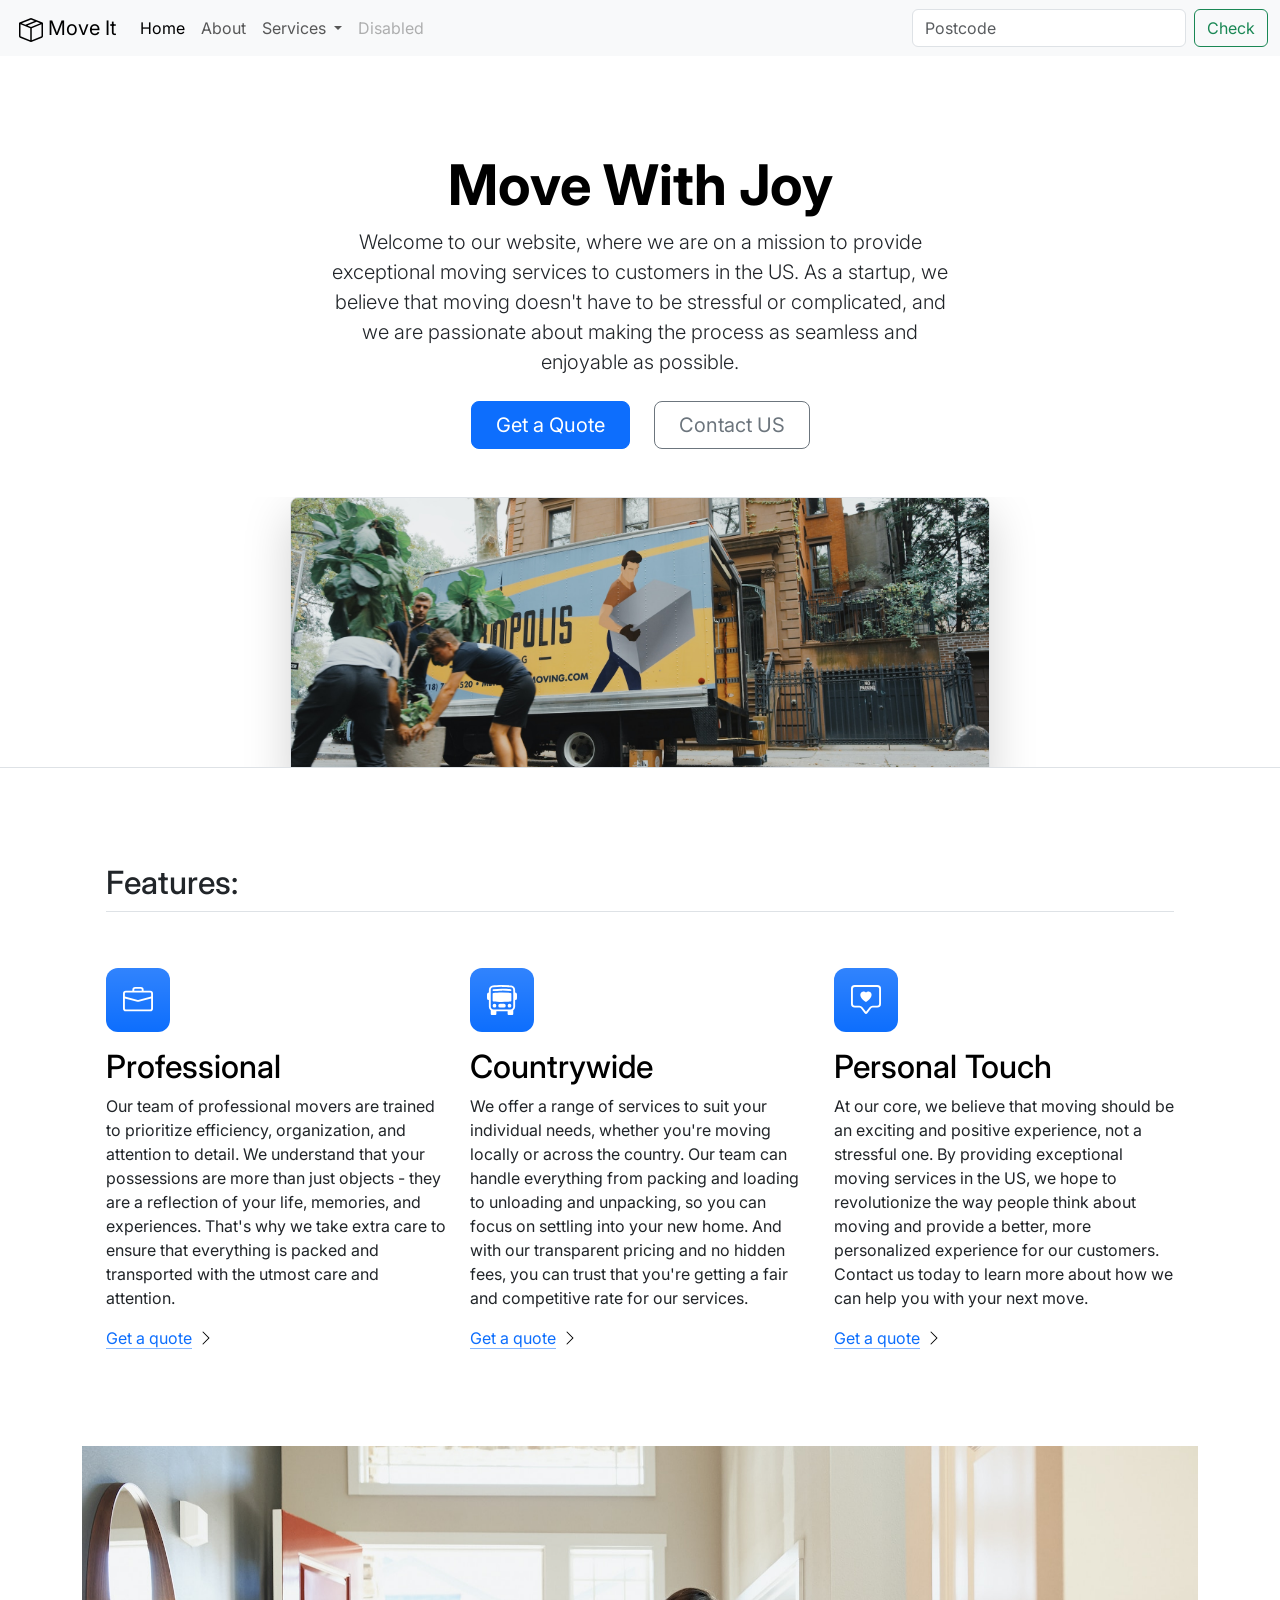
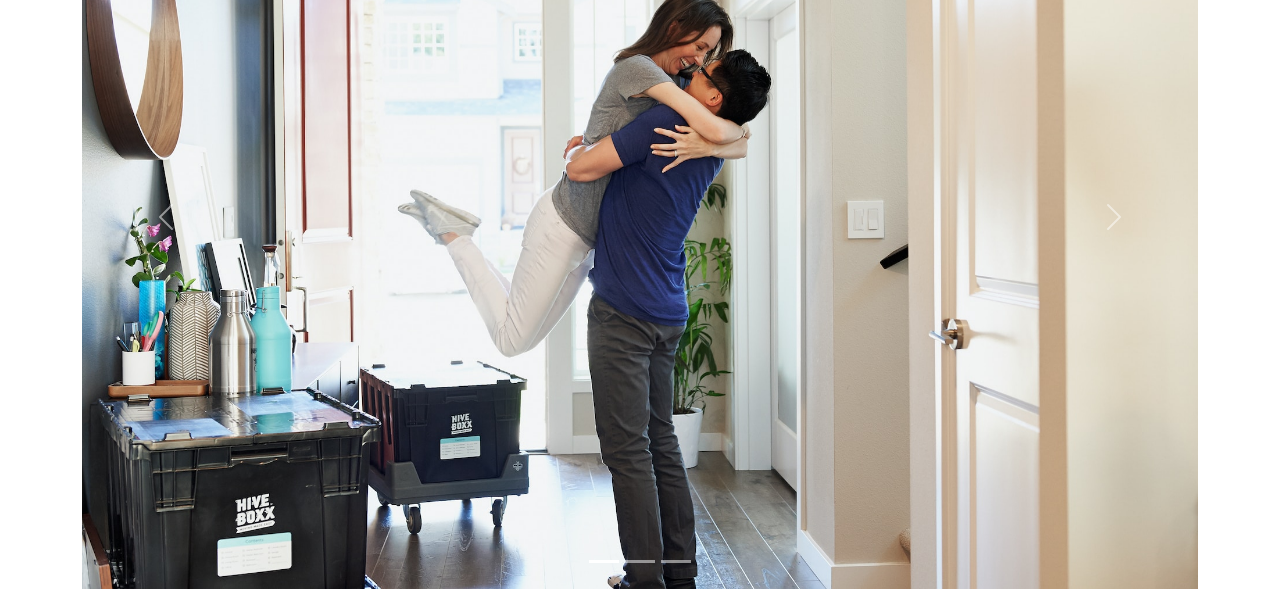
==== BootstrapComponents/index.html @ 32ba4186 "Initial commit. Added 2 projects done via bootstrap" ====
<!DOCTYPE html>
<html lang="en">

<head>
  <meta charset="UTF-8">
  <meta name="viewport" content="width=device-width, initial-scale=1.0">
  <title>Bootstrap Components</title>
  <link href="https://cdn.jsdelivr.net/npm/bootstrap@5.3.8/dist/css/bootstrap.min.css" rel="stylesheet" integrity="sha384-sRIl4kxILFvY47J16cr9ZwB07vP4J8+LH7qKQnuqkuIAvNWLzeN8tE5YBujZqJLB" crossorigin="anonymous">
  <link rel="stylesheet" href="style.css">

  <style>
    .feature-icon{
      width: 4rem;
      height: 4rem;
      border-radius: 0.75rem;
    }

    .carousel {

    }
  </style>
</head>

<body>
  <nav class="navbar navbar-expand-lg bg-body-tertiary">
    <div class="container-fluid">

      <a class="navbar-brand" href="#" style="padding-left: 7px">
        <svg xmlns="http://www.w3.org/2000/svg" width="24" height="24" fill="currentColor" class="bi bi-box-seam" viewBox="0 0 16 16">
          <path d="M8.186 1.113a.5.5 0 0 0-.372 0L1.846 3.5l2.404.961L10.404 2zm3.564 1.426L5.596 5 8 5.961 14.154 3.5zm3.25 1.7-6.5 2.6v7.922l6.5-2.6V4.24zM7.5 14.762V6.838L1 4.239v7.923zM7.443.184a1.5 1.5 0 0 1 1.114 0l7.129 2.852A.5.5 0 0 1 16 3.5v8.662a1 1 0 0 1-.629.928l-7.185 2.874a.5.5 0 0 1-.372 0L.63 13.09a1 1 0 0 1-.63-.928V3.5a.5.5 0 0 1 .314-.464z"/>
        </svg>
        Move It</a>
      <button class="navbar-toggler" type="button" data-bs-toggle="collapse" data-bs-target="#navbarSupportedContent" aria-controls="navbarSupportedContent" aria-expanded="false" aria-label="Toggle navigation">
        <span class="navbar-toggler-icon"></span>
      </button>
      <div class="collapse navbar-collapse" id="navbarSupportedContent">
        <ul class="navbar-nav me-auto mb-2 mb-lg-0">
          <li class="nav-item">
            <a class="nav-link active" aria-current="page" href="#">Home</a>
          </li>
          <li class="nav-item">
            <a class="nav-link" href="#">About</a>
          </li>
          <li class="nav-item dropdown">
            <a class="nav-link dropdown-toggle" href="#" role="button" data-bs-toggle="dropdown" aria-expanded="false">
              Services
            </a>
            <ul class="dropdown-menu">
              <li><a class="dropdown-item" href="#">Action</a></li>
              <li><a class="dropdown-item" href="#">Another action</a></li>
              <li><hr class="dropdown-divider"></li>
              <li><a class="dropdown-item" href="#">Something else here</a></li>
            </ul>
          </li>
          <li class="nav-item">
            <a class="nav-link disabled" aria-disabled="true">Disabled</a>
          </li>
        </ul>
        <form class="d-flex" role="search">
          <input class="form-control me-2" type="search" placeholder="Postcode" aria-label="Search"/>
          <button class="btn btn-outline-success" type="submit">Check</button>
        </form>
      </div>
    </div>
  </nav>
  <div class="px-4 pt-5 my-5 text-center border-bottom">
    <h1 class="display-4 fw-bold text-body-emphasis">Move With Joy</h1>
    <div class="col-lg-6 mx-auto">
      <p class="lead mb-4">Welcome to our website, where we are on a mission to
        provide exceptional moving services to customers in the US. As a startup,
        we believe that moving doesn't have to be stressful or complicated,
        and we are passionate about making the process as seamless and enjoyable as possible.
      </p>
      <div class="d-grid gap-2 d-sm-flex justify-content-sm-center mb-5">
        <button type="button" class="btn btn-primary btn-lg px-4 me-sm-3">Get a Quote</button>
        <button type="button" class="btn btn-outline-secondary btn-lg px-4">Contact US</button>
      </div>
    </div>
    <div class="overflow-hidden" style="max-height: 30vh;">
      <div class="container px-5">
        <img src="moving-van.jpg" class="img-fluid border rounded-3 shadow-lg mb-4" alt="Example image" width="700" height="500" loading="lazy">
      </div>
    </div>
  </div>


  <div class="container">
    <div class="container px-4 py-5" id="featured-3"> <h2 class="pb-2 border-bottom">Features:</h2>
      <div class="row g-4 py-5 row-cols-1 row-cols-lg-3"> <div class="feature col"> <div class="feature-icon d-inline-flex align-items-center justify-content-center text-bg-primary bg-gradient fs-2 mb-3"><img src="briefcase.svg" alt="Briefcase" height="30"> </div> <h3 class="fs-2 text-body-emphasis">Professional</h3> <p>Our team of professional movers are trained to prioritize efficiency, organization, and attention to detail. We understand that your possessions are more than just objects - they are a reflection of your life, memories, and experiences. That's why we take extra care to ensure that everything is packed and transported with the utmost care and attention.</p> <a href="#" class="icon-link">
      Get a quote <img src="chevron-right.svg" alt="right-arrow">
      </a> </div> <div class="feature col"> <div class="feature-icon d-inline-flex align-items-center justify-content-center text-bg-primary bg-gradient fs-2 mb-3"> <img src="bus-front.svg" alt="bus icon" height="30"> </div> <h3 class="fs-2 text-body-emphasis">Countrywide</h3> <p>We offer a range of services to suit your individual needs, whether you're moving locally or across the country. Our team can handle everything from packing and loading to unloading and unpacking, so you can focus on settling into your new home. And with our transparent pricing and no hidden fees, you can trust that you're getting a fair and competitive rate for our services.</p> <a href="#" class="icon-link">
      Get a quote <img src="chevron-right.svg" alt="right-arrow">
     </a> </div> <div class="feature col"> <div class="feature-icon d-inline-flex align-items-center justify-content-center text-bg-primary bg-gradient fs-2 mb-3"> <img src="chat-square-heart.svg" alt="heart touching icon" height="30" > </div> <h3 class="fs-2 text-body-emphasis">Personal Touch</h3> <p>At our core, we believe that moving should be an exciting and positive experience, not a stressful one. By providing exceptional moving services in the US, we hope to revolutionize the way people think about moving and provide a better, more personalized experience for our customers. Contact us today to learn more about how we can help you with your next move.</p> <a href="#" class="icon-link">
      Get a quote <img src="chevron-right.svg" alt="right-arrow">
      </a> </div>
      </div> </div>

    <div id="carouselExampleIndicators" class="carousel slide">
      <div class="carousel-indicators">
        <button type="button" data-bs-target="#carouselExampleIndicators" data-bs-slide-to="0" class="active" aria-current="true" aria-label="Slide 1"></button>
        <button type="button" data-bs-target="#carouselExampleIndicators" data-bs-slide-to="1" aria-label="Slide 2"></button>
        <button type="button" data-bs-target="#carouselExampleIndicators" data-bs-slide-to="2" aria-label="Slide 3"></button>
      </div>
      <div class="carousel-inner">
        <div class="carousel-item active">
          <img src="couple.jpg" class="d-block w-100" alt="couple celebrating photo after moving">
        </div>
        <div class="carousel-item">
          <img src="dog.jpg" class="d-block w-100" alt="a dog photo after moving to a new place">
        </div>
        <div class="carousel-item">
          <img src="family.jpg" class="d-block w-100" alt="family photo after moving to a different plcae">
        </div>
      </div>
      <button class="carousel-control-prev" type="button" data-bs-target="#carouselExampleIndicators" data-bs-slide="prev">
        <span class="carousel-control-prev-icon" aria-hidden="true"></span>
        <span class="visually-hidden">Previous</span>
      </button>
      <button class="carousel-control-next" type="button" data-bs-target="#carouselExampleIndicators" data-bs-slide="next">
        <span class="carousel-control-next-icon" aria-hidden="true"></span>
        <span class="visually-hidden">Next</span>
      </button>
    </div>
  </div>

  <script src="https://cdn.jsdelivr.net/npm/bootstrap@5.3.8/dist/js/bootstrap.bundle.min.js" integrity="sha384-FKyoEForCGlyvwx9Hj09JcYn3nv7wiPVlz7YYwJrWVcXK/BmnVDxM+D2scQbITxI" crossorigin="anonymous"></script>
</body>

</html>
---- BootstrapComponents/style.css ----
@import url('https://fonts.googleapis.com/css2?family=DM+Serif+Display:ital@0;1&family=Inter:ital,opsz,wght@0,14..32,100..900;1,14..32,100..900&family=Manrope:wght@200..800&family=Playwrite+IN:wght@100..400&family=VT323&display=swap');

body{
    font-family: "Inter", sans-serif;
}
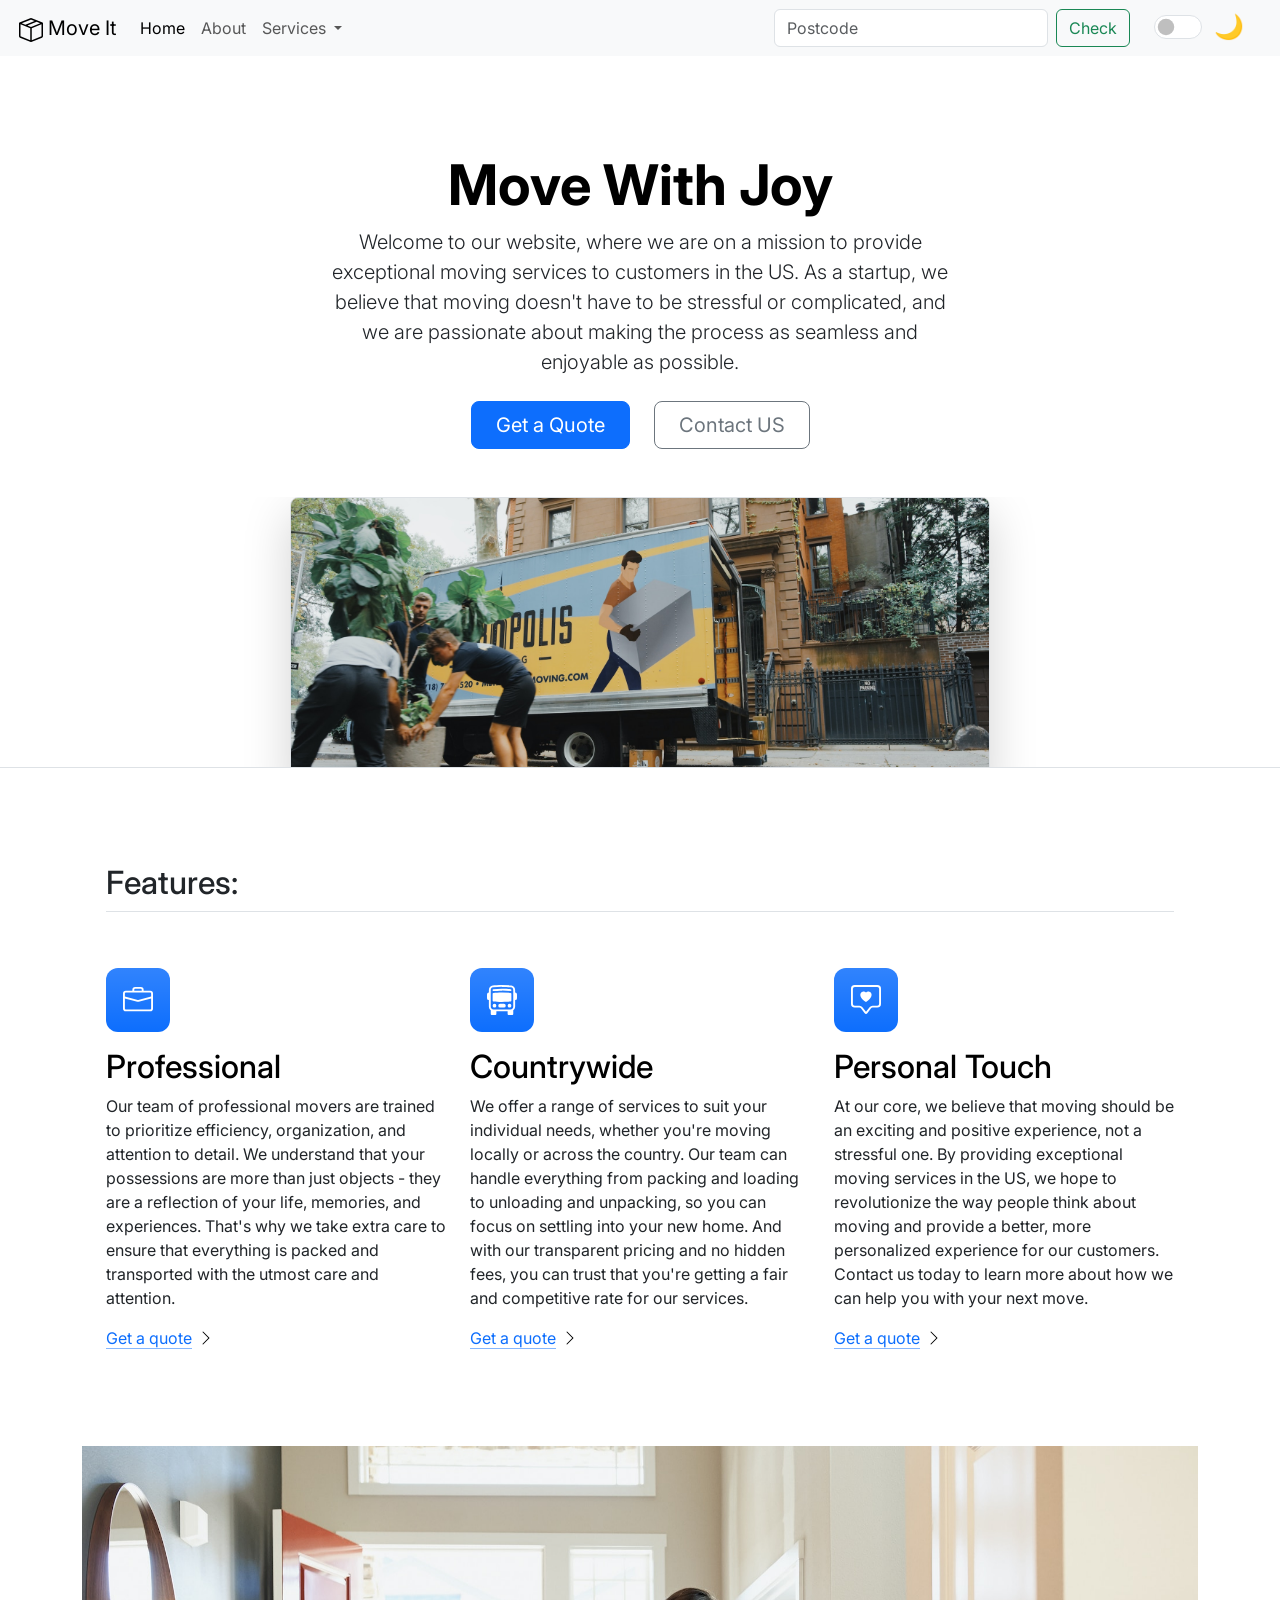
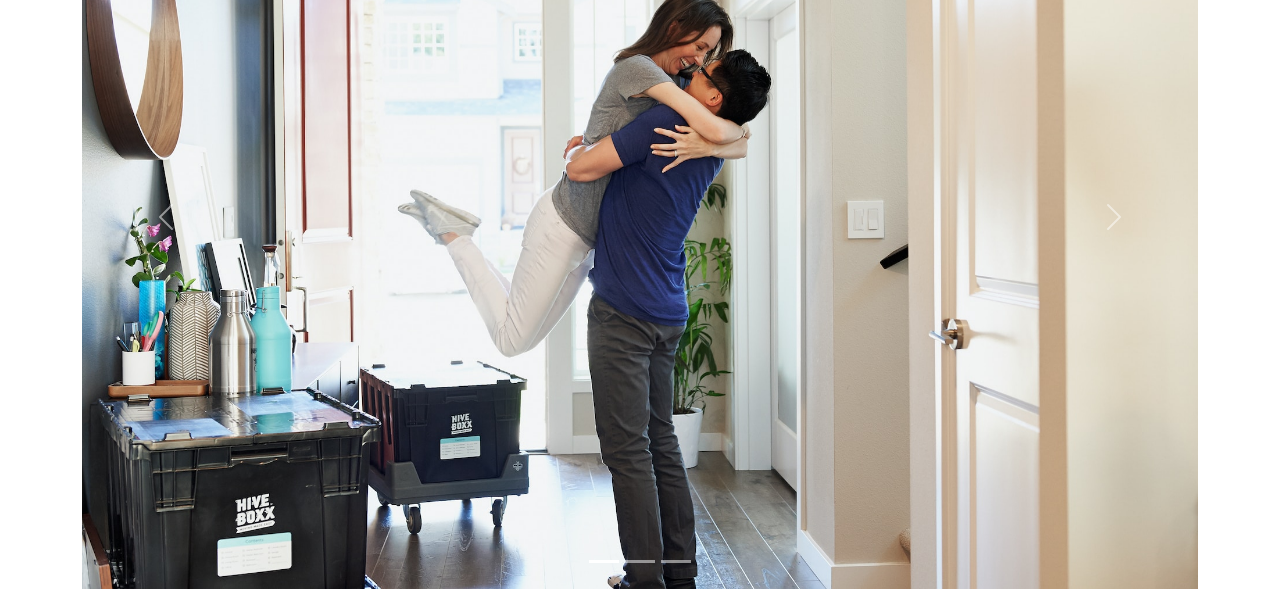
==== commit e8c1f8ac: "added dark theme switch to Bootstrap component program." ====
--- a/BootstrapComponents/index.html
+++ b/BootstrapComponents/index.html
@@ -46,20 +46,24 @@
               Services
             </a>
             <ul class="dropdown-menu">
-              <li><a class="dropdown-item" href="#">Action</a></li>
-              <li><a class="dropdown-item" href="#">Another action</a></li>
+              <li><a class="dropdown-item" href="#">Rent a vehicle</a></li>
+              <li><a class="dropdown-item" href="#">Rent a service</a></li>
               <li><hr class="dropdown-divider"></li>
-              <li><a class="dropdown-item" href="#">Something else here</a></li>
+              <li><a class="dropdown-item" href="#">Our features</a></li>
             </ul>
           </li>
-          <li class="nav-item">
-            <a class="nav-link disabled" aria-disabled="true">Disabled</a>
-          </li>
+
         </ul>
         <form class="d-flex" role="search">
           <input class="form-control me-2" type="search" placeholder="Postcode" aria-label="Search"/>
           <button class="btn btn-outline-success" type="submit">Check</button>
         </form>
+          <div class="form-check form-switch mx-4 fs-4">
+              <input class="form-check-input " type="checkbox" value="" id="checkNativeSwitch"  role="switch" style="cursor: pointer">
+              <label class="form-check-label" for="checkNativeSwitch" id="themeIcon" style="cursor: pointer">
+                  🌙
+              </label>
+          </div>
       </div>
     </div>
   </nav>
@@ -124,6 +128,7 @@
   </div>
 
   <script src="https://cdn.jsdelivr.net/npm/bootstrap@5.3.8/dist/js/bootstrap.bundle.min.js" integrity="sha384-FKyoEForCGlyvwx9Hj09JcYn3nv7wiPVlz7YYwJrWVcXK/BmnVDxM+D2scQbITxI" crossorigin="anonymous"></script>
+<script src="Darkthemeicon.js"></script>
 </body>
 
 </html>
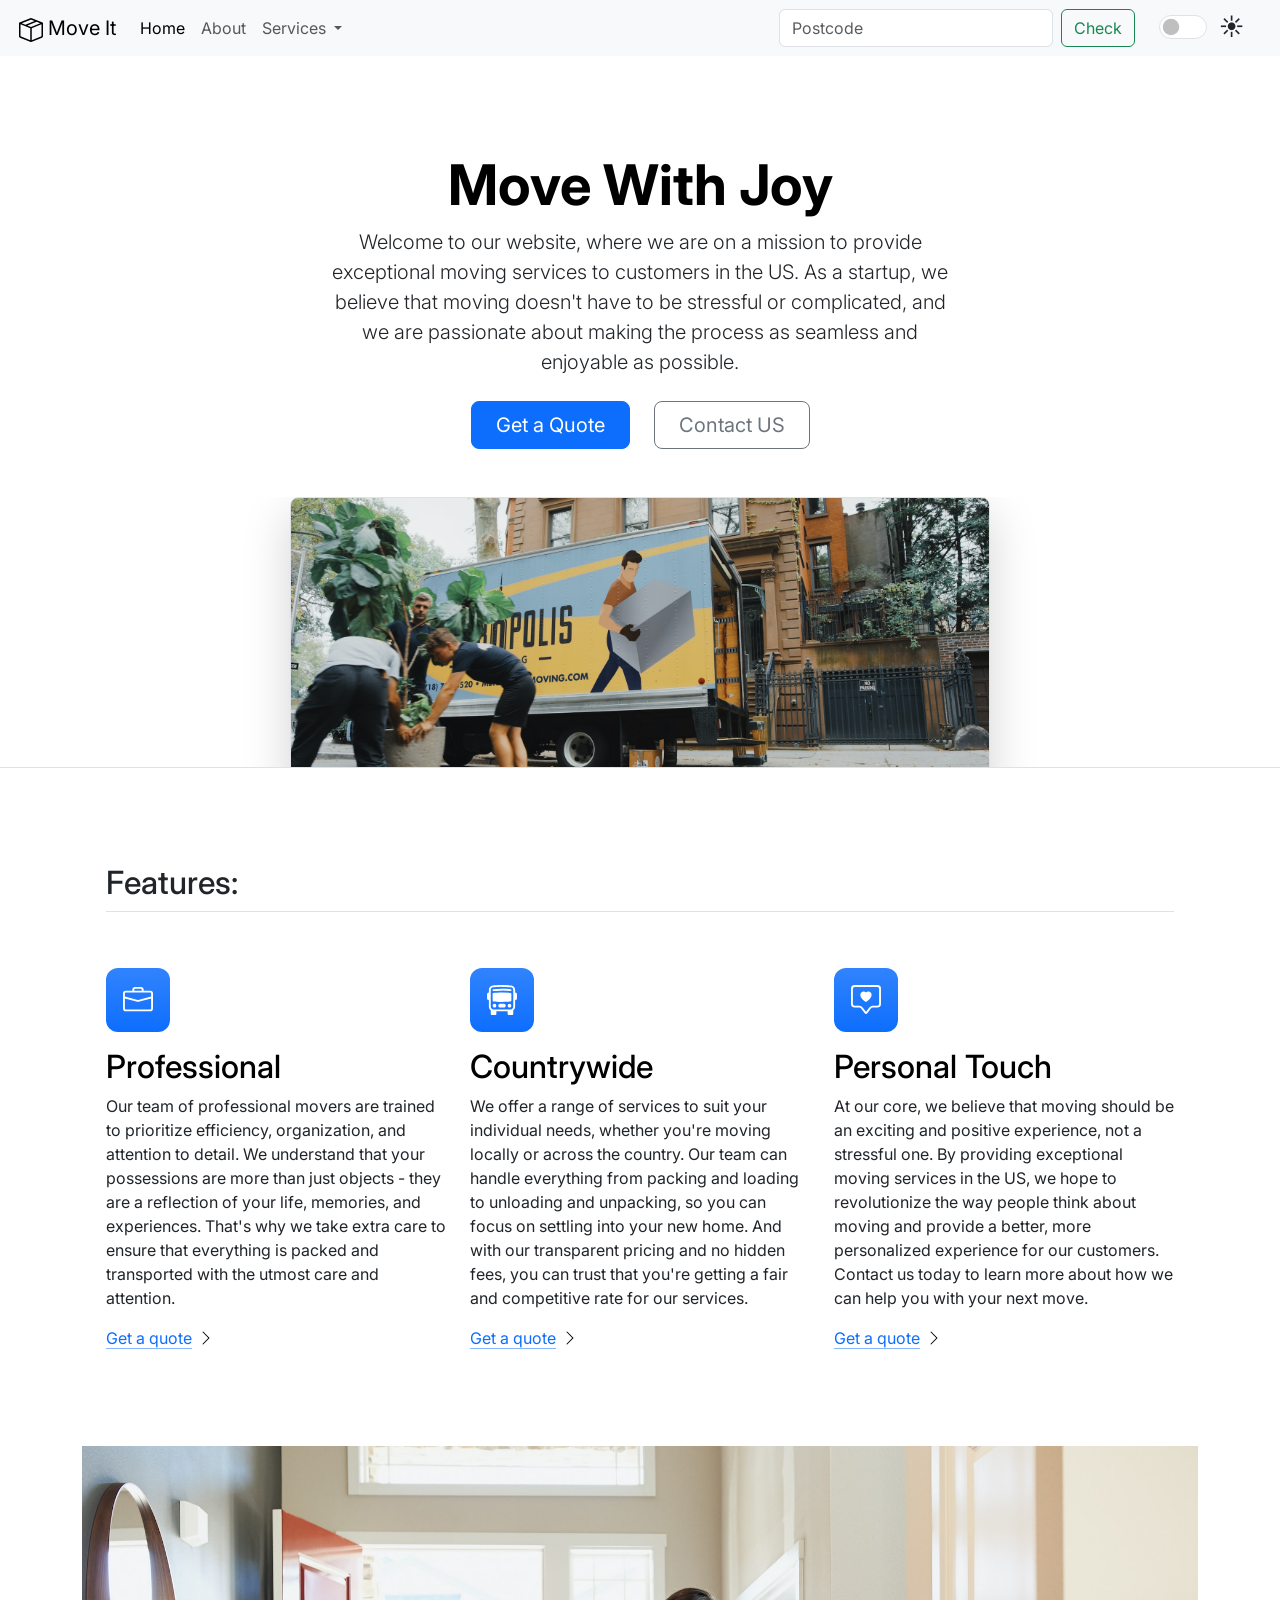
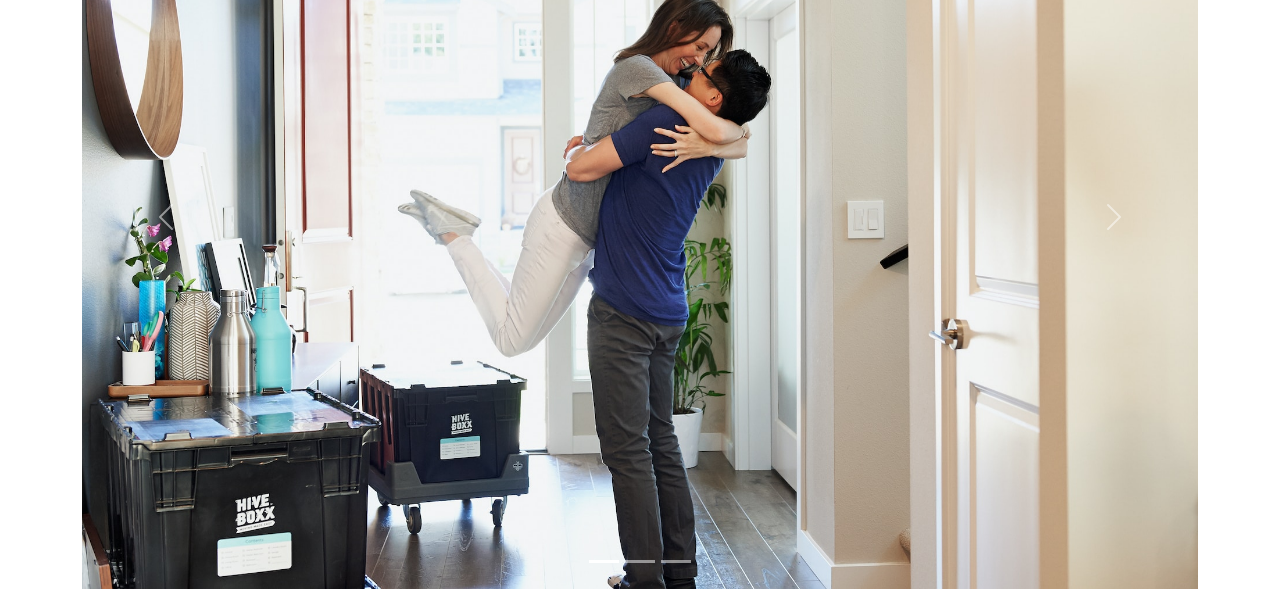
==== commit b5c999da: "changed a minor bug on when web loads it stayed white theme but icon showed dark theme" ====
--- a/BootstrapComponents/index.html
+++ b/BootstrapComponents/index.html
@@ -61,7 +61,7 @@
           <div class="form-check form-switch mx-4 fs-4">
               <input class="form-check-input " type="checkbox" value="" id="checkNativeSwitch"  role="switch" style="cursor: pointer">
               <label class="form-check-label" for="checkNativeSwitch" id="themeIcon" style="cursor: pointer">
-                  🌙
+                  ☀️
               </label>
           </div>
       </div>
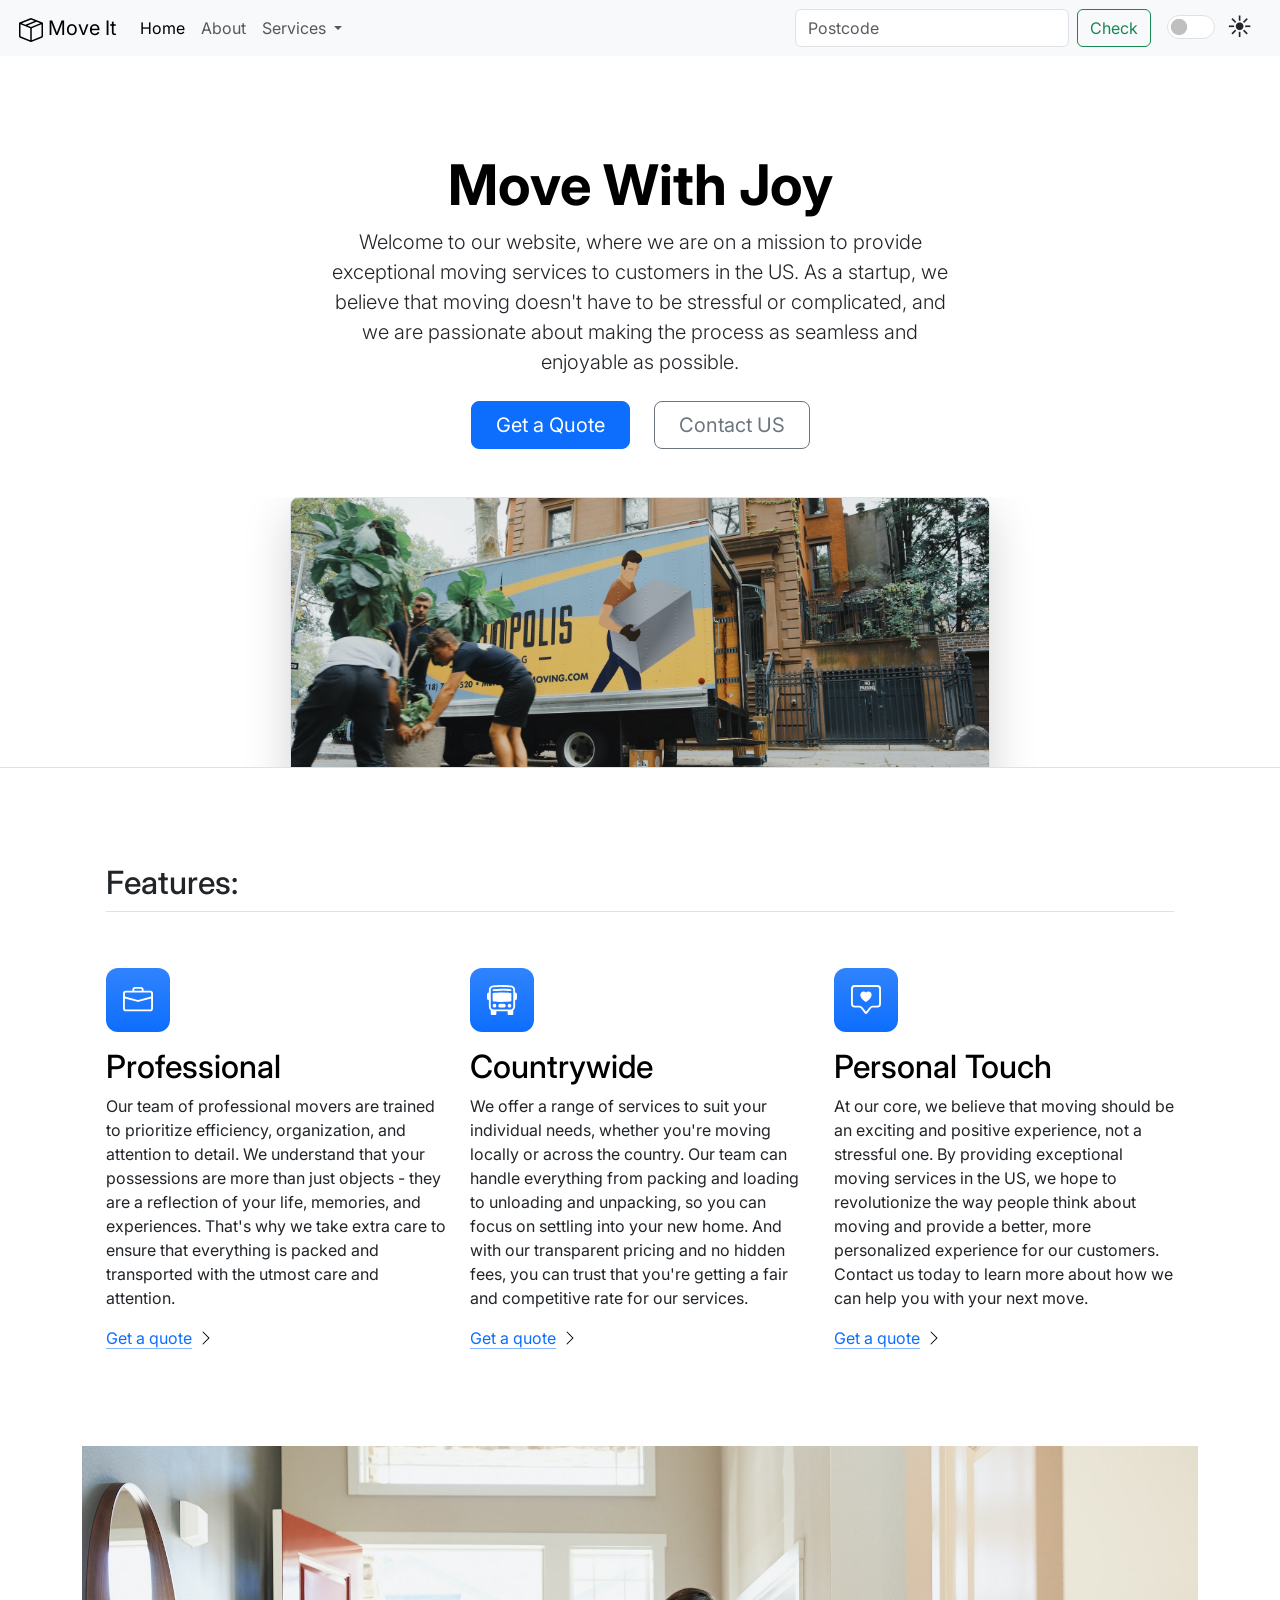
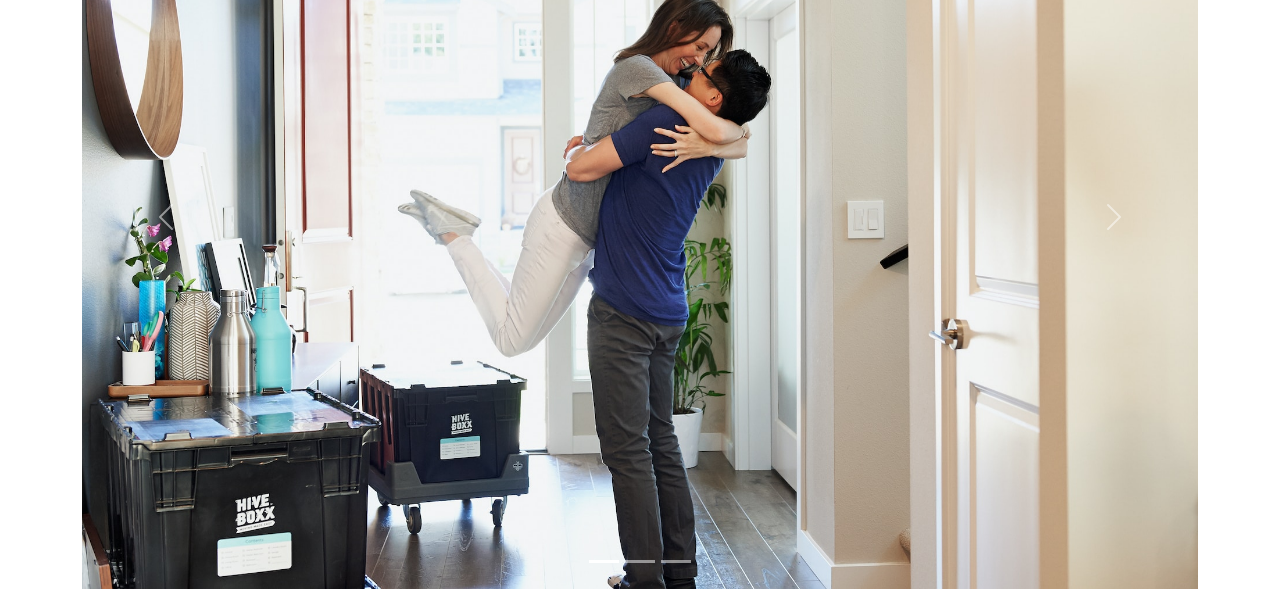
==== commit cb4e5391: "changed a minor bug on when web loads it stayed white theme but when tried to switch it didn't switc" ====
--- a/BootstrapComponents/index.html
+++ b/BootstrapComponents/index.html
@@ -58,7 +58,7 @@
           <input class="form-control me-2" type="search" placeholder="Postcode" aria-label="Search"/>
           <button class="btn btn-outline-success" type="submit">Check</button>
         </form>
-          <div class="form-check form-switch mx-4 fs-4">
+          <div class="form-check form-switch fs-4 mx-lg-3">
               <input class="form-check-input " type="checkbox" value="" id="checkNativeSwitch"  role="switch" style="cursor: pointer">
               <label class="form-check-label" for="checkNativeSwitch" id="themeIcon" style="cursor: pointer">
                   ☀️
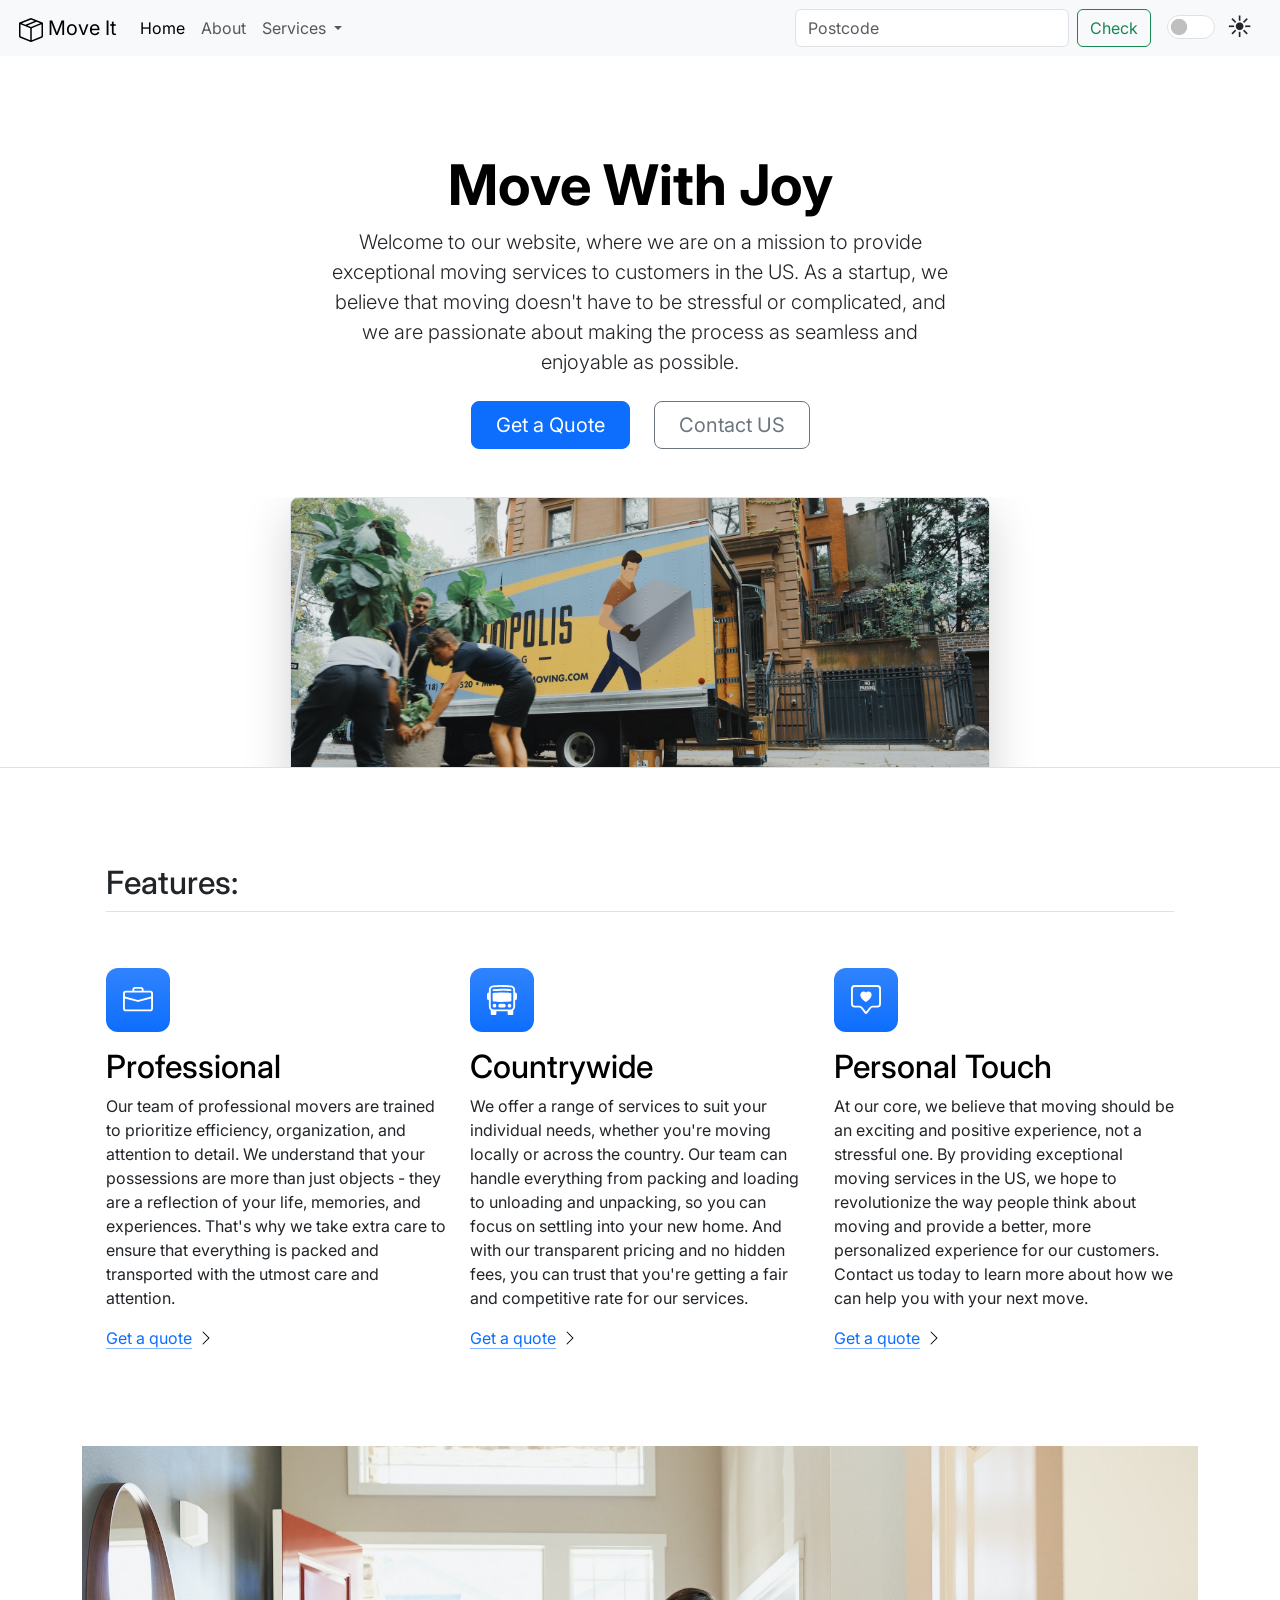
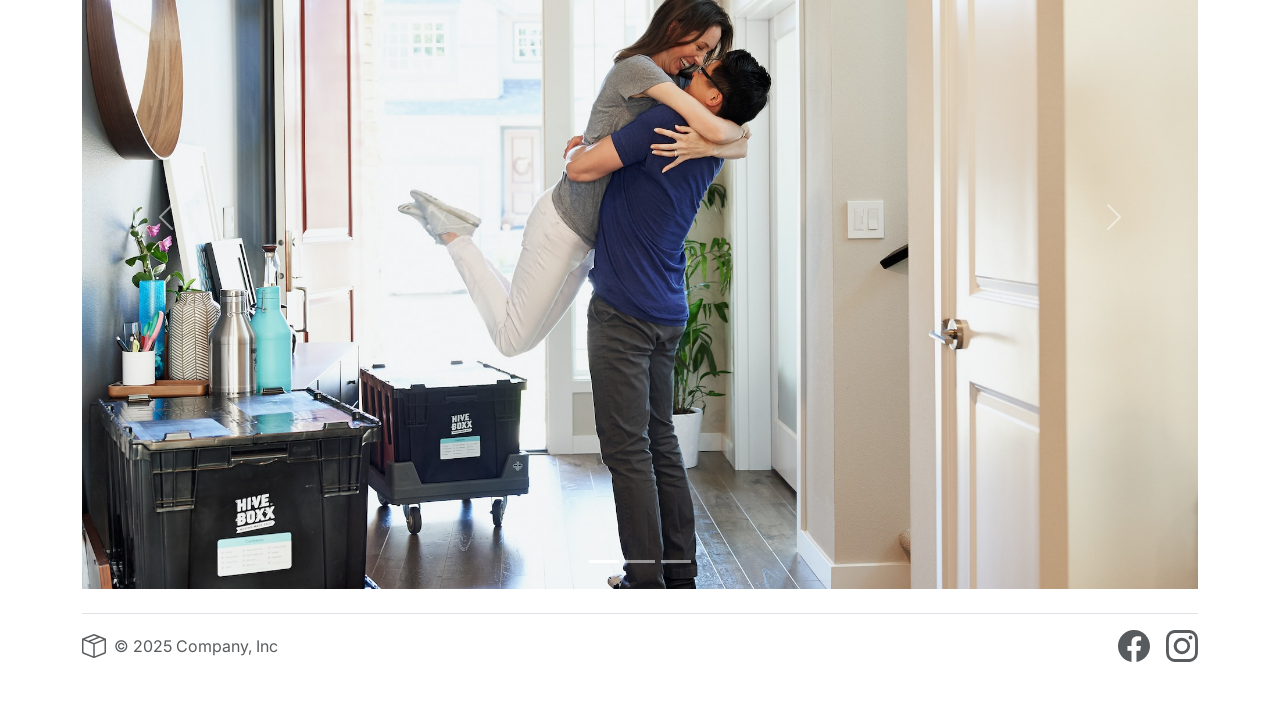
==== commit a2b19452: "just changed few things like added footers from bs examples" ====
--- a/BootstrapComponents/index.html
+++ b/BootstrapComponents/index.html
@@ -127,6 +127,32 @@
     </div>
   </div>
 
+
+  <div class="container">
+      <footer class="d-flex flex-wrap justify-content-between align-items-center py-3 my-4 border-top">
+          <div class="col-md-4 d-flex align-items-center"><a href="/"
+                                                             class="mb-3 me-2 mb-md-0 text-body-secondary text-decoration-none lh-1"
+                                                             aria-label="Bootstrap">
+              <svg xmlns="http://www.w3.org/2000/svg" width="24" height="24" fill="currentColor" class="bi bi-box-seam" viewBox="0 0 16 16">
+                  <path d="M8.186 1.113a.5.5 0 0 0-.372 0L1.846 3.5l2.404.961L10.404 2zm3.564 1.426L5.596 5 8 5.961 14.154 3.5zm3.25 1.7-6.5 2.6v7.922l6.5-2.6V4.24zM7.5 14.762V6.838L1 4.239v7.923zM7.443.184a1.5 1.5 0 0 1 1.114 0l7.129 2.852A.5.5 0 0 1 16 3.5v8.662a1 1 0 0 1-.629.928l-7.185 2.874a.5.5 0 0 1-.372 0L.63 13.09a1 1 0 0 1-.63-.928V3.5a.5.5 0 0 1 .314-.464z"/>
+              </svg>
+          </a> <span class="mb-3 mb-md-0 text-body-secondary">© 2025 Company, Inc</span></div>
+          <ul class="nav col-md-4 justify-content-end list-unstyled d-flex">
+              <li class="ms-3"><a class="text-body-secondary" href="#" aria-label="Instagram">
+                  <svg xmlns="http://www.w3.org/2000/svg" width="32" height="32" fill="currentColor" class="bi bi-facebook" viewBox="0 0 16 16">
+                      <path d="M16 8.049c0-4.446-3.582-8.05-8-8.05C3.58 0-.002 3.603-.002 8.05c0 4.017 2.926 7.347 6.75 7.951v-5.625h-2.03V8.05H6.75V6.275c0-2.017 1.195-3.131 3.022-3.131.876 0 1.791.157 1.791.157v1.98h-1.009c-.993 0-1.303.621-1.303 1.258v1.51h2.218l-.354 2.326H9.25V16c3.824-.604 6.75-3.934 6.75-7.951"/>
+                  </svg>
+              </a></li>
+              <li class="ms-3"><a class="text-body-secondary" href="#" aria-label="Facebook">
+                  <svg xmlns="http://www.w3.org/2000/svg" width="32" height="32" fill="currentColor" class="bi bi-instagram" viewBox="0 0 16 16">
+                      <path d="M8 0C5.829 0 5.556.01 4.703.048 3.85.088 3.269.222 2.76.42a3.9 3.9 0 0 0-1.417.923A3.9 3.9 0 0 0 .42 2.76C.222 3.268.087 3.85.048 4.7.01 5.555 0 5.827 0 8.001c0 2.172.01 2.444.048 3.297.04.852.174 1.433.372 1.942.205.526.478.972.923 1.417.444.445.89.719 1.416.923.51.198 1.09.333 1.942.372C5.555 15.99 5.827 16 8 16s2.444-.01 3.298-.048c.851-.04 1.434-.174 1.943-.372a3.9 3.9 0 0 0 1.416-.923c.445-.445.718-.891.923-1.417.197-.509.332-1.09.372-1.942C15.99 10.445 16 10.173 16 8s-.01-2.445-.048-3.299c-.04-.851-.175-1.433-.372-1.941a3.9 3.9 0 0 0-.923-1.417A3.9 3.9 0 0 0 13.24.42c-.51-.198-1.092-.333-1.943-.372C10.443.01 10.172 0 7.998 0zm-.717 1.442h.718c2.136 0 2.389.007 3.232.046.78.035 1.204.166 1.486.275.373.145.64.319.92.599s.453.546.598.92c.11.281.24.705.275 1.485.039.843.047 1.096.047 3.231s-.008 2.389-.047 3.232c-.035.78-.166 1.203-.275 1.485a2.5 2.5 0 0 1-.599.919c-.28.28-.546.453-.92.598-.28.11-.704.24-1.485.276-.843.038-1.096.047-3.232.047s-2.39-.009-3.233-.047c-.78-.036-1.203-.166-1.485-.276a2.5 2.5 0 0 1-.92-.598 2.5 2.5 0 0 1-.6-.92c-.109-.281-.24-.705-.275-1.485-.038-.843-.046-1.096-.046-3.233s.008-2.388.046-3.231c.036-.78.166-1.204.276-1.486.145-.373.319-.64.599-.92s.546-.453.92-.598c.282-.11.705-.24 1.485-.276.738-.034 1.024-.044 2.515-.045zm4.988 1.328a.96.96 0 1 0 0 1.92.96.96 0 0 0 0-1.92m-4.27 1.122a4.109 4.109 0 1 0 0 8.217 4.109 4.109 0 0 0 0-8.217m0 1.441a2.667 2.667 0 1 1 0 5.334 2.667 2.667 0 0 1 0-5.334"/>
+                  </svg>
+              </a></li>
+          </ul>
+      </footer>
+  </div>
+
+
   <script src="https://cdn.jsdelivr.net/npm/bootstrap@5.3.8/dist/js/bootstrap.bundle.min.js" integrity="sha384-FKyoEForCGlyvwx9Hj09JcYn3nv7wiPVlz7YYwJrWVcXK/BmnVDxM+D2scQbITxI" crossorigin="anonymous"></script>
 <script src="Darkthemeicon.js"></script>
 </body>
